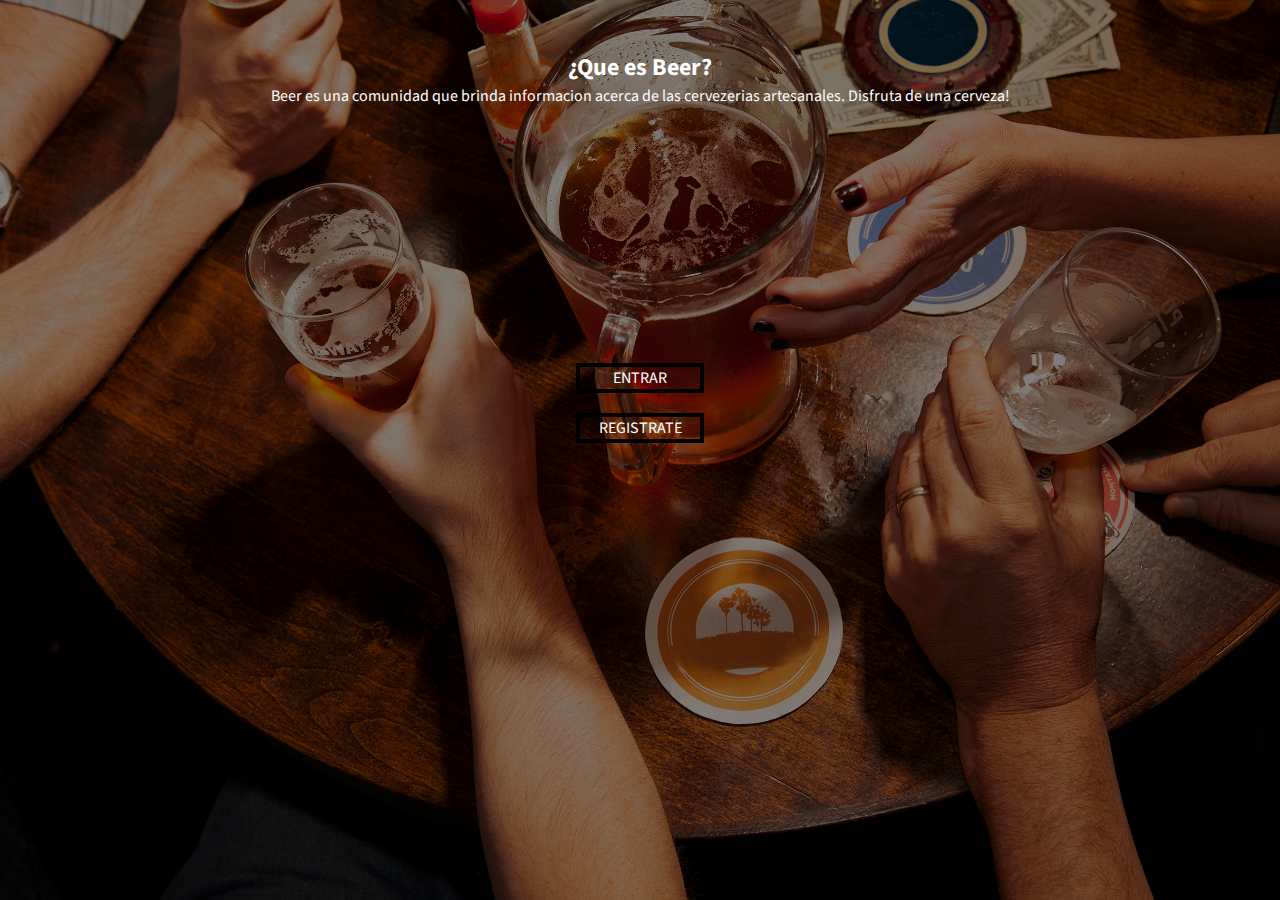
==== index.html @ bfbefca5 "added images and css" ====
<!DOCTYPE html>
<html lang="en" dir="ltr">
  <head>
    <meta charset="utf-8">
    <meta name="viewport" content="width=device-width, initial-scale=1.0">
    <link href="https://fonts.googleapis.com/css?family=Source+Sans+Pro" rel="stylesheet">
    <link rel="stylesheet" href="./css/styles.css">
    <title>Beer</title>
  </head>
  <body>
      <div class="container">
        <div class="cont">
            <div class="what">
              <h2>¿Que es Beer?</h2>
              <p>Beer es una comunidad que brinda informacion acerca de las cervezerias artesanales.
              Disfruta de una cerveza!</p>
            </div>
              <div class="modulo">
                <div class="entrar">
                  <a id="entra" href="#"><p>ENTRAR</p></a>
                </div>
                <div class="entrar">
                  <a id="registrate" href="#"><p>REGISTRATE</p></a>
                </div>
              </div>


        </div>
      </div>
  </body>
</html>
---- css/styles.css ----
*{
  margin: 0;
  padding: 0;
  box-sizing: border-box;
  font-family: 'Source Sans Pro', sans-serif;
}


.container{

  background-image: url(../images/background.jpg);
  background-size: cover;
  background-position: top;
  width: 100vw;
  height: 100vh;
  margin: 0 auto;
}

.cont{
  background-color: rgba(0,0,0,0.5);
  width: 100vw;
  height: 100vh;
  position: relative;

}

.what{
  padding-top: 50px
}

.what h2,p{

  text-align: center;
  color: #fff;
}

.modulo{
  margin-top: 20%;
}

.entrar{
  border: 4px solid #000;
  width: 10%;
  margin-top: 20px;
  position: relative;
  left: 45%;
}

a{
  text-align: center;
  color: #fff;
  text-decoration: none;
}
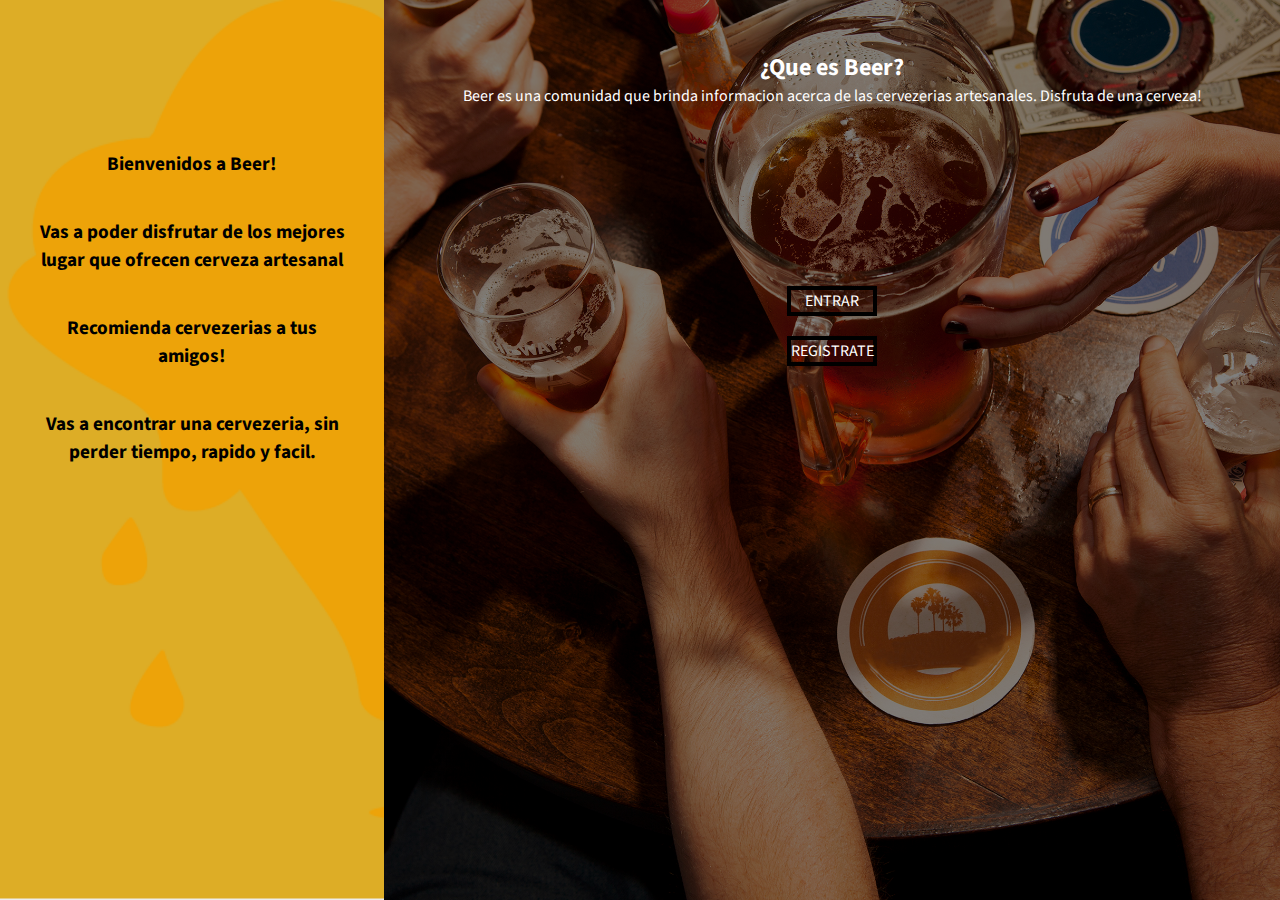
==== commit 3f0187b9: "Nuevo Home" ====
--- a/index.html
+++ b/index.html
@@ -8,8 +8,19 @@
     <title>Beer</title>
   </head>
   <body>
-      <div class="container">
-        <div class="cont">
+
+      <div class="beerportada">
+        <div class="transparencia2">
+          <div class="textoportada">
+            <p>Bienvenidos a Beer!</p>
+            <p>Vas a poder disfrutar de los mejores lugar que ofrecen cerveza artesanal</p>
+            <p>Recomienda cervezerias a tus amigos!</p>
+            <p>Vas a encontrar una cervezeria, sin perder tiempo, rapido y facil.</p>
+          </div>
+        </div>
+      </div>
+      <div class="containhome">
+        <div class="transparencia">
             <div class="what">
               <h2>¿Que es Beer?</h2>
               <p>Beer es una comunidad que brinda informacion acerca de las cervezerias artesanales.
@@ -20,7 +31,7 @@
                   <a id="entra" href="#"><p>ENTRAR</p></a>
                 </div>
                 <div class="entrar">
-                  <a id="registrate" href="#"><p>REGISTRATE</p></a>
+                  <a id="registrate" href="registro.html"><p>REGISTRATE</p></a>
                 </div>
               </div>
 
--- a/css/styles.css
+++ b/css/styles.css
@@ -5,20 +5,47 @@
   font-family: 'Source Sans Pro', sans-serif;
 }
 
+.beerportada{
+  float:left;
+  width: 30%;
+  height: 100vh;
+  background-image: url(../images/beeramarillorotado.png);
+  background-position:center;
+    background-size: cover;
+    background-repeat: no-repeat;
+}
 
-.container{
+.textoportada{
+  width: 80%;
+  margin: 150px auto;
+}
 
+.textoportada p{
+  font-weight: bold;
+  margin-top: 40px;
+  font-size: 1.2em;
+  color: #000;
+}
+
+.containhome{
+  float: right;
   background-image: url(../images/background.jpg);
   background-size: cover;
   background-position: top;
-  width: 100vw;
+  width: 70%;
   height: 100vh;
-  margin: 0 auto;
 }
 
-.cont{
+.transparencia2{
+  background-color: rgba(86,87,88,0.1);
+  width: 100%;
+  height: 100vh;
+  float: left;
+}
+
+.transparencia{
   background-color: rgba(0,0,0,0.5);
-  width: 100vw;
+  width: 100%;
   height: 100vh;
   position: relative;
 
@@ -51,3 +78,38 @@
   color: #fff;
   text-decoration: none;
 }
+
+.contain{
+  width: 100vw;
+  height: 100vh;
+  position: relative;
+  background-image: url(../images/fondo-blur.jpg);
+  background-size: cover;
+}
+
+.register p{
+  text-align: center;
+  margin-top: 5px;
+}
+
+.register{
+  width: 320px;
+  height: 500px;
+  background-color: rgba(0, 0, 0, 0.7);
+  position: absolute;
+  top: 50%;
+  left: 50%;
+  transform: translate(-50%, -50%);
+  box-shadow: 0 4px 8px #000000;
+  padding: 10px 55px 40px;
+}
+
+input {
+  width: 100%;
+  border: none;
+  border-bottom: 2px solid #95afc0;
+  background-color: rgba(0,0,0,0.0);
+  color: white;
+  padding: 12px 20px 2px 20px;
+  margin: 5px 0;
+}
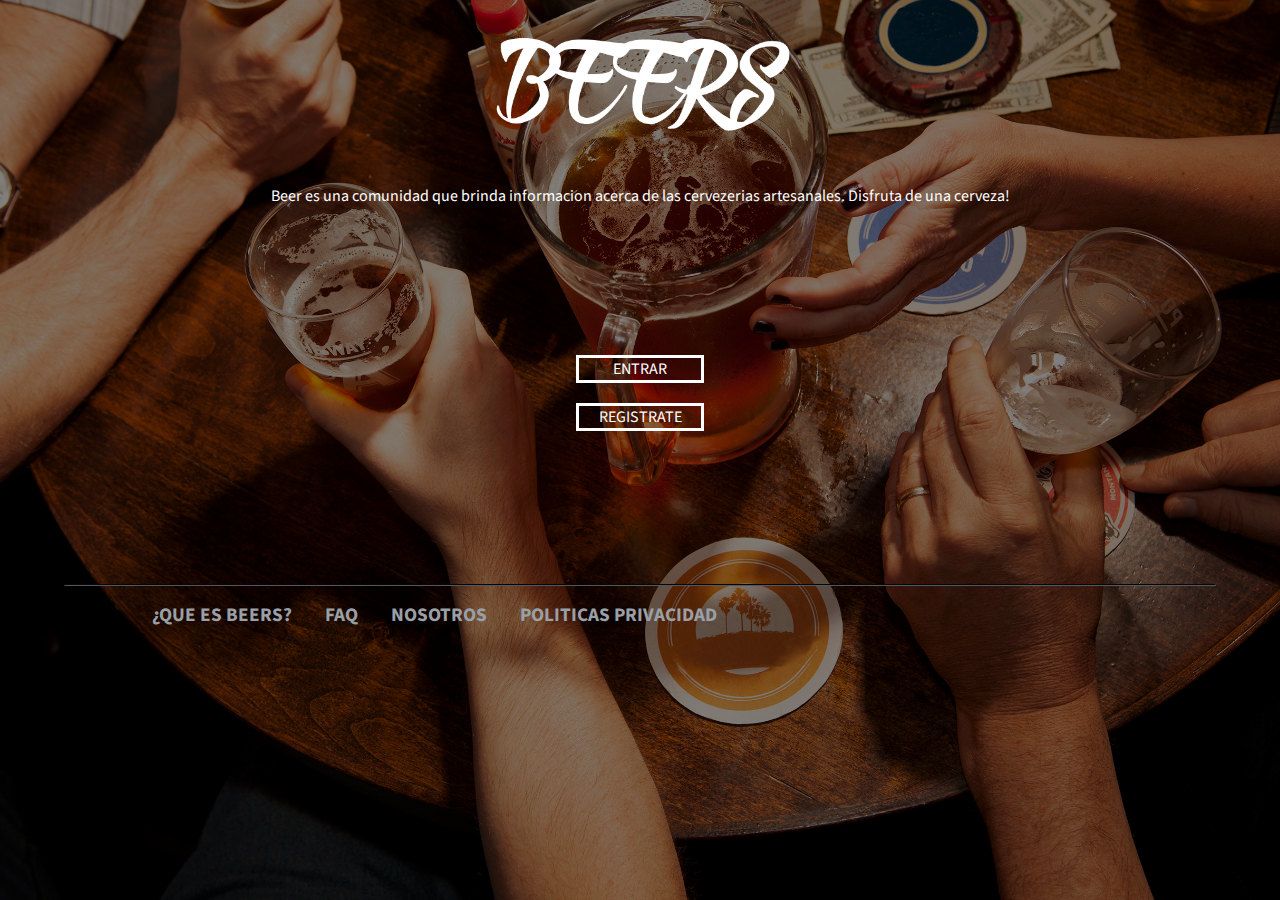
==== commit 130aa9d1: "nueva footer y home" ====
--- a/index.html
+++ b/index.html
@@ -5,10 +5,10 @@
     <meta name="viewport" content="width=device-width, initial-scale=1.0">
     <link href="https://fonts.googleapis.com/css?family=Source+Sans+Pro" rel="stylesheet">
     <link rel="stylesheet" href="./css/styles.css">
-    <title>Beer</title>
+    <title>Beers</title>
   </head>
   <body>
-
+    <!--
       <div class="beerportada">
         <div class="transparencia2">
           <div class="textoportada">
@@ -19,10 +19,14 @@
           </div>
         </div>
       </div>
+    -->
       <div class="containhome">
         <div class="transparencia">
+
             <div class="what">
-              <h2>¿Que es Beer?</h2>
+              <div class="homelogo">
+                <img src="./images/logo.png" alt="Beers">
+              </div>
               <p>Beer es una comunidad que brinda informacion acerca de las cervezerias artesanales.
               Disfruta de una cerveza!</p>
             </div>
@@ -35,7 +39,15 @@
                 </div>
               </div>
 
-
+            <footer>
+              <hr>
+              <ul>
+                <li> <a href="#">¿QUE ES BEERS?</a> </li>
+                <li> <a href="#">FAQ</a> </li>
+                <li> <a href="#">NOSOTROS</a> </li>
+                <li> <a href="#">POLITICAS PRIVACIDAD</a> </li>
+              </ul>
+            </footer>
         </div>
       </div>
   </body>
--- a/css/styles.css
+++ b/css/styles.css
@@ -4,7 +4,7 @@
   box-sizing: border-box;
   font-family: 'Source Sans Pro', sans-serif;
 }
-
+/*
 .beerportada{
   float:left;
   width: 30%;
@@ -26,22 +26,24 @@
   font-size: 1.2em;
   color: #000;
 }
+.transparencia2{
+  background-color: rgba(86,87,88,0.1);
+  width: 100%;
+  height: 100vh;
+  float: left;
+}
+*/
 
 .containhome{
   float: right;
   background-image: url(../images/background.jpg);
   background-size: cover;
   background-position: top;
-  width: 70%;
+  width: 100%;
   height: 100vh;
 }
 
-.transparencia2{
-  background-color: rgba(86,87,88,0.1);
-  width: 100%;
-  height: 100vh;
-  float: left;
-}
+
 
 .transparencia{
   background-color: rgba(0,0,0,0.5);
@@ -50,9 +52,17 @@
   position: relative;
 
 }
+.homelogo{
 
+}
+.homelogo img{
+  width: 300px;
+  position: relative;
+  left: 50%;
+  transform: translatex(-50%);
+}
 .what{
-  padding-top: 50px
+  padding-top: 30px
 }
 
 .what h2,p{
@@ -62,23 +72,57 @@
 }
 
 .modulo{
-  margin-top: 20%;
+  padding-top: 10%;
 }
 
 .entrar{
-  border: 4px solid #000;
+  border: 3px solid #fff;
   width: 10%;
   margin-top: 20px;
   position: relative;
   left: 45%;
 }
 
+
 a{
   text-align: center;
   color: #fff;
   text-decoration: none;
 }
+hr{
+  border-width: 0.5px;
+  border-color: #53575B;
+}
+footer{
+  padding-top: 12%;
+  width: 90%;
+  margin: 0 auto;
+}
 
+footer ul{
+    margin-left: 5%;
+    margin-top: 15px;
+}
+
+footer ul li{
+  display: inline-block;
+  margin-left: 10px;
+}
+
+footer ul li a{
+  font-size: 1.2em;
+  color: #99A0A7;
+  font-weight: bold;
+  margin-left: 20px;
+}
+
+footer ul li a:hover{
+  border-bottom: 1.5px solid #F5BE4F;
+  padding-bottom: 5px;
+}
+
+
+/* estilos para pagina registro.html  */
 .contain{
   width: 100vw;
   height: 100vh;
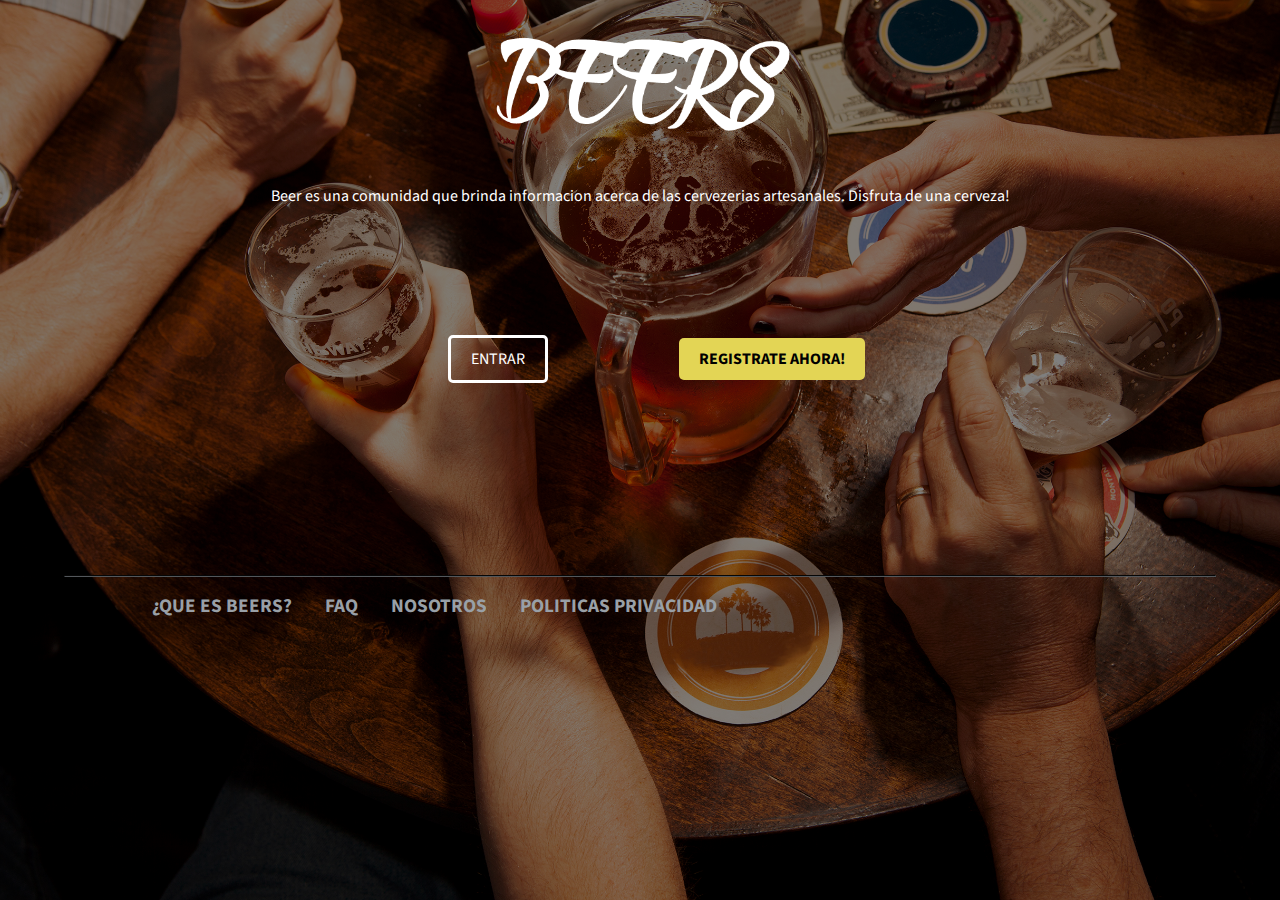
==== commit a804d1bb: "nueva pagina, update botones" ====
--- a/index.html
+++ b/index.html
@@ -31,21 +31,21 @@
               Disfruta de una cerveza!</p>
             </div>
               <div class="modulo">
-                <div class="entrar">
+                <div class="entra">
                   <a id="entra" href="#"><p>ENTRAR</p></a>
                 </div>
-                <div class="entrar">
-                  <a id="registrate" href="registro.html"><p>REGISTRATE</p></a>
+                <div class="registrate">
+                  <a id="registrate" href="registro.html"><p>REGISTRATE AHORA!</p></a>
                 </div>
               </div>
 
             <footer>
               <hr>
               <ul>
-                <li> <a href="#">¿QUE ES BEERS?</a> </li>
-                <li> <a href="#">FAQ</a> </li>
-                <li> <a href="#">NOSOTROS</a> </li>
-                <li> <a href="#">POLITICAS PRIVACIDAD</a> </li>
+                <li> <a href="mantenimiento.html">¿QUE ES BEERS?</a> </li>
+                <li> <a href="mantenimiento.html">FAQ</a> </li>
+                <li> <a href="mantenimiento.html">NOSOTROS</a> </li>
+                <li> <a href="mantenimiento.html">POLITICAS PRIVACIDAD</a> </li>
               </ul>
             </footer>
         </div>
--- a/css/styles.css
+++ b/css/styles.css
@@ -73,8 +73,36 @@
 
 .modulo{
   padding-top: 10%;
-}
-
+  width: 50%;
+  margin: 0 auto;
+}
+.entra{
+  display: inline-block;
+  margin-left: 20%;
+  border: 3px solid #fff;
+  border-radius: 5px;
+}
+
+.entra a p{
+    padding: 10px 20px;
+}
+
+.entra:hover{
+  background-color: rgba(0,0,0,0.7)
+}
+.registrate{
+  display: inline-block;
+  margin-left: 20%;
+  background-color: #E3D555;
+  border-radius: 5px;
+}
+.registrate a p{
+  color: #000;
+  font-weight: bold;
+  padding: 10px 20px;
+}
+
+/*
 .entrar{
   border: 3px solid #fff;
   width: 10%;
@@ -82,7 +110,7 @@
   position: relative;
   left: 45%;
 }
-
+*/
 
 a{
   text-align: center;
@@ -94,7 +122,7 @@
   border-color: #53575B;
 }
 footer{
-  padding-top: 12%;
+  padding-top: 15%;
   width: 90%;
   margin: 0 auto;
 }
@@ -121,6 +149,26 @@
   padding-bottom: 5px;
 }
 
+/* estilos para pagina mantenimiento*/
+
+ #volveratras{
+   position: relative;
+   left: 10%;
+   top: 10%;
+ }
+
+ #volveratras:hover{
+   padding-top: 10px;
+   border-bottom: 2px solid #000;
+ }
+
+.maintenance{
+  position: absolute;
+  background-image: url(../images/mantenimiento.jpg);
+  background-size: cover;
+  height: 100vh;
+  width: 100%;
+}
 
 /* estilos para pagina registro.html  */
 .contain{
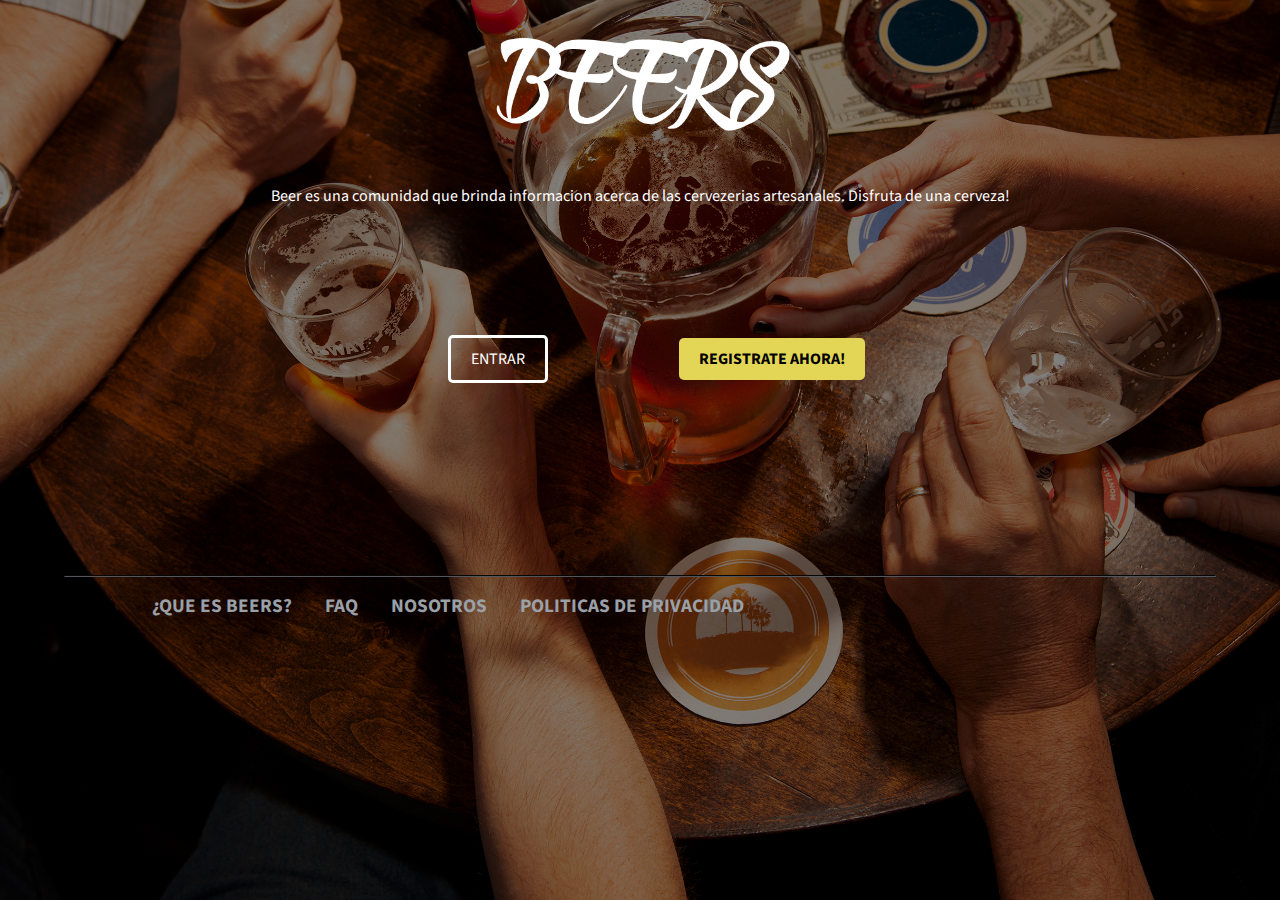
==== commit 088315ed: "Login diseño renovado" ====
--- a/index.html
+++ b/index.html
@@ -32,7 +32,7 @@
             </div>
               <div class="modulo">
                 <div class="entra">
-                  <a id="entra" href="#"><p>ENTRAR</p></a>
+                  <a id="entra" href="Login.html"><p>ENTRAR</p></a>
                 </div>
                 <div class="registrate">
                   <a id="registrate" href="registro.html"><p>REGISTRATE AHORA!</p></a>
@@ -43,9 +43,9 @@
               <hr>
               <ul>
                 <li> <a href="mantenimiento.html">¿QUE ES BEERS?</a> </li>
-                <li> <a href="mantenimiento.html">FAQ</a> </li>
+                <li> <a href="pageFAQ.html">FAQ</a> </li>
                 <li> <a href="mantenimiento.html">NOSOTROS</a> </li>
-                <li> <a href="mantenimiento.html">POLITICAS PRIVACIDAD</a> </li>
+                <li> <a href="mantenimiento.html">POLITICAS DE PRIVACIDAD</a> </li>
               </ul>
             </footer>
         </div>
--- a/css/styles.css
+++ b/css/styles.css
@@ -96,6 +96,11 @@
   background-color: #E3D555;
   border-radius: 5px;
 }
+
+.registrate:hover{
+  background-color: rgba(227,213,85,0.7)
+}
+
 .registrate a p{
   color: #000;
   font-weight: bold;
@@ -196,12 +201,44 @@
   padding: 10px 55px 40px;
 }
 
-input {
+.form{
+  margin-top: 20%;
+}
+
+.register img {
+  margin-top: 5%;
+  width: 50%;
+  position: relative;
+  left: 50%;
+  transform: translateX(-50%);
+}
+
+#registro{
+  font-weight: bold;
+  color: #000;
+  width: 50%;
+  background-color:#F5BE4F;
+  border: none;
+  border-radius: 5px;
+  padding: 10px;
+  margin-left: 25%;
+  margin-top: 20%;
+}
+#registro:hover{
+  box-shadow: 0px 5px 20px #000;
+}
+.contain .register .form input {
   width: 100%;
   border: none;
   border-bottom: 2px solid #95afc0;
   background-color: rgba(0,0,0,0.0);
   color: white;
   padding: 12px 20px 2px 20px;
-  margin: 5px 0;
-}
+  margin: 10px 0;
+}
+
+.form a p{
+  font-size: 0.7em;
+  color: gray;
+  text-decoration: underline;
+}
